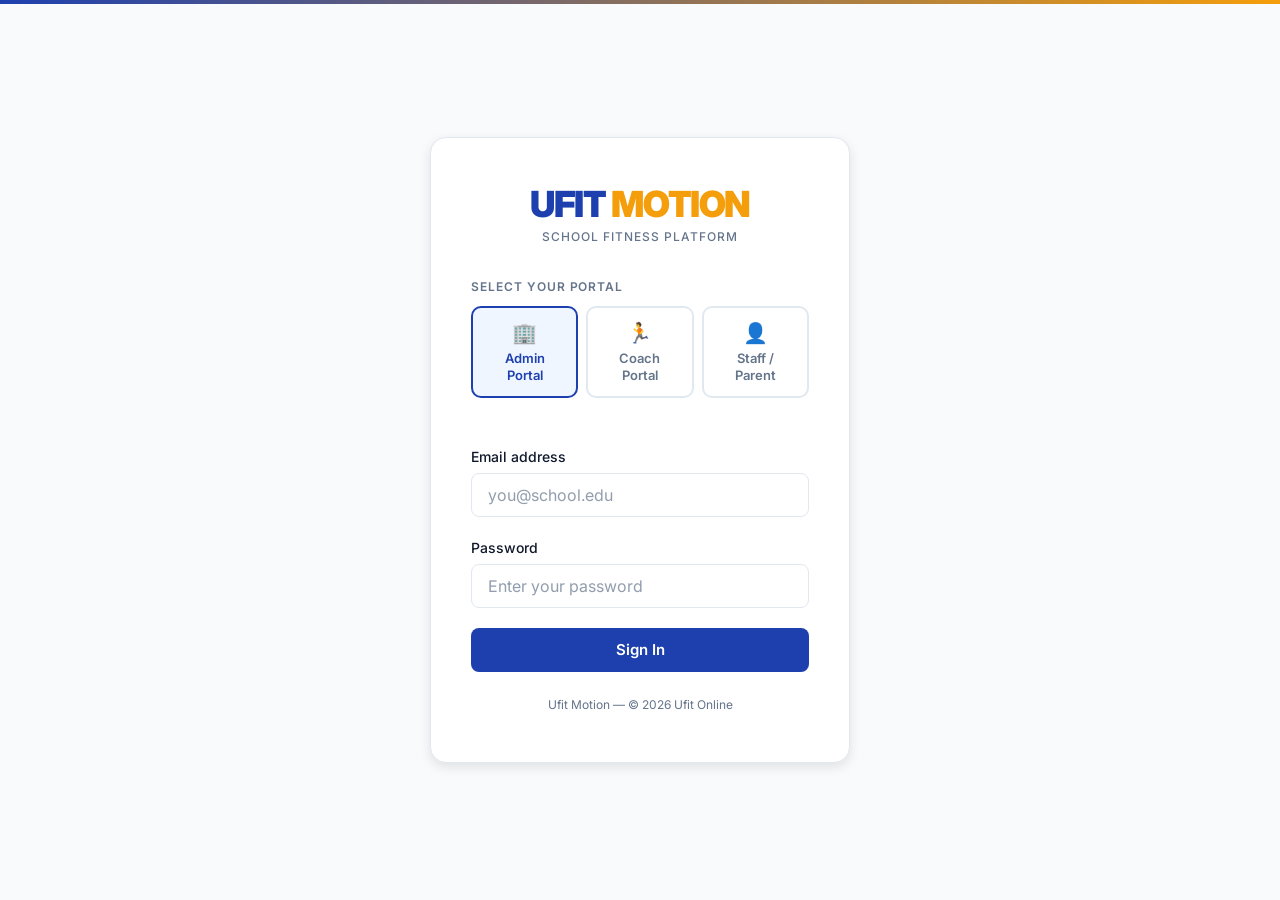
==== templates/index.html @ e52483b7 "feat: initial scaffold — 32-table schema, auth, Flask app, design system - 32-table PostgreSQL migra" ====
<!DOCTYPE html>
<html lang="en">
<head>
  <meta charset="UTF-8" />
  <meta name="viewport" content="width=device-width, initial-scale=1" />
  <meta name="description" content="Ufit Motion — School fitness coaching platform for coaches, administrators, and staff." />
  <meta name="theme-color" content="#1E40AF" />
  <meta name="mobile-web-app-capable" content="yes" />
  <meta name="apple-mobile-web-app-capable" content="yes" />
  <meta name="apple-mobile-web-app-status-bar-style" content="default" />
  <meta name="apple-mobile-web-app-title" content="Ufit Motion" />

  <title>Ufit Motion</title>

  <!-- Google Fonts: Inter -->
  <link rel="preconnect" href="https://fonts.googleapis.com" />
  <link rel="preconnect" href="https://fonts.gstatic.com" crossorigin />
  <link
    href="https://fonts.googleapis.com/css2?family=Inter:wght@400;500;600;700;800;900&display=swap"
    rel="stylesheet"
  />

  <!-- App Stylesheet -->
  <link rel="stylesheet" href="/static/styles.css" />
</head>
<body>
  <!-- SPA mount point -->
  <div id="app"></div>

  <!-- App JavaScript (deferred so DOM is ready) -->
  <script src="/static/app.js" defer></script>
</body>
</html>
---- static/styles.css ----
/* ============================================================
   UFIT MOTION — Complete Stylesheet
   Mobile-first, coaches use this outdoors on phones
   ============================================================ */

/* ============================================================
   1. DESIGN TOKENS
   ============================================================ */
:root {
  /* Brand Colors */
  --color-primary:        #1E40AF;
  --color-primary-hover:  #1D4ED8;
  --color-primary-light:  #3B82F6;
  --color-accent:         #F59E0B;
  --color-accent-hover:   #D97706;
  --color-accent-light:   #FCD34D;

  /* Neutrals */
  --color-bg:             #F8FAFC;
  --color-surface:        #FFFFFF;
  --color-surface-dark:   #1E293B;
  --color-text-primary:   #0F172A;
  --color-text-secondary: #64748B;
  --color-border:         #E2E8F0;

  /* Status */
  --color-error:          #EF4444;
  --color-success:        #22C55E;
  --color-warning:        #F59E0B;

  /* Layout */
  --sidebar-width:        240px;
  --nav-height:           64px;

  /* Radii */
  --radius-sm:            6px;
  --radius-md:            8px;
  --radius-lg:            12px;
  --radius-full:          9999px;

  /* Shadows */
  --shadow-sm:            0 1px 3px rgba(0, 0, 0, 0.08);
  --shadow-md:            0 4px 12px rgba(0, 0, 0, 0.10);
  --shadow-lg:            0 8px 24px rgba(0, 0, 0, 0.12);

  /* Motion */
  --transition:           150ms ease-out;

  /* Typography */
  --font:                 'Inter', system-ui, -apple-system, sans-serif;
}

/* ============================================================
   2. RESET & BASE
   ============================================================ */
*,
*::before,
*::after {
  box-sizing: border-box;
  margin: 0;
  padding: 0;
}

html {
  font-size: 16px;
  -webkit-text-size-adjust: 100%;
  scroll-behavior: smooth;
}

body {
  font-family: var(--font);
  background-color: var(--color-bg);
  color: var(--color-text-primary);
  line-height: 1.5;
  -webkit-font-smoothing: antialiased;
  -moz-osx-font-smoothing: grayscale;
  min-height: 100vh;
}

img,
video,
svg {
  display: block;
  max-width: 100%;
}

a {
  color: var(--color-primary);
  text-decoration: none;
}

a:hover {
  text-decoration: underline;
}

button {
  font-family: var(--font);
  border: none;
  background: none;
}

input,
select,
textarea {
  font-family: var(--font);
}

ul,
ol {
  list-style: none;
}

/* ============================================================
   3. TYPOGRAPHY
   ============================================================ */
.text-display {
  font-size: 2.25rem;   /* 36px */
  font-weight: 800;
  line-height: 1.15;
  letter-spacing: -0.02em;
  color: var(--color-text-primary);
}

.text-h1 {
  font-size: 1.75rem;   /* 28px */
  font-weight: 700;
  line-height: 1.2;
  letter-spacing: -0.015em;
  color: var(--color-text-primary);
}

.text-h2 {
  font-size: 1.375rem;  /* 22px */
  font-weight: 700;
  line-height: 1.25;
  letter-spacing: -0.01em;
  color: var(--color-text-primary);
}

.text-h3 {
  font-size: 1.125rem;  /* 18px */
  font-weight: 600;
  line-height: 1.35;
  color: var(--color-text-primary);
}

.text-body {
  font-size: 1rem;      /* 16px */
  font-weight: 400;
  line-height: 1.6;
  color: var(--color-text-primary);
}

.text-label {
  font-size: 0.875rem;  /* 14px */
  font-weight: 500;
  line-height: 1.4;
  color: var(--color-text-primary);
}

.text-caption {
  font-size: 0.75rem;   /* 12px */
  font-weight: 400;
  line-height: 1.4;
  color: var(--color-text-secondary);
}

/* ============================================================
   4. LAYOUT — APP SHELL
   ============================================================ */
.app-layout {
  display: flex;
  min-height: 100vh;
}

.sidebar {
  width: var(--sidebar-width);
  background-color: var(--color-surface-dark);
  display: flex;
  flex-direction: column;
  position: fixed;
  top: 0;
  left: 0;
  bottom: 0;
  z-index: 200;
  overflow-y: auto;
  overflow-x: hidden;
  transition: transform var(--transition);
}

.main-content {
  flex: 1;
  margin-left: var(--sidebar-width);
  display: flex;
  flex-direction: column;
  min-height: 100vh;
}

.top-nav {
  height: var(--nav-height);
  background-color: var(--color-surface);
  border-bottom: 1px solid var(--color-border);
  display: flex;
  align-items: center;
  justify-content: space-between;
  padding: 0 24px;
  position: sticky;
  top: 0;
  z-index: 100;
  box-shadow: var(--shadow-sm);
}

.top-nav-left {
  display: flex;
  align-items: center;
  gap: 12px;
}

.top-nav-right {
  display: flex;
  align-items: center;
  gap: 16px;
}

.page-container {
  flex: 1;
  padding: 24px;
  max-width: 1280px;
  width: 100%;
  margin: 0 auto;
}

/* ============================================================
   5. SIDEBAR
   ============================================================ */
.nav-logo {
  padding: 20px 16px 16px;
  border-bottom: 1px solid rgba(255, 255, 255, 0.08);
  margin-bottom: 8px;
}

.nav-logo-text {
  font-size: 1.25rem;
  font-weight: 800;
  letter-spacing: -0.01em;
  line-height: 1;
  display: flex;
  align-items: center;
  gap: 4px;
}

.nav-logo-ufit {
  color: #FFFFFF;
}

.nav-logo-motion {
  color: var(--color-accent);
}

.nav-logo-dot {
  width: 6px;
  height: 6px;
  border-radius: 50%;
  background-color: var(--color-accent);
  display: inline-block;
  margin-left: 2px;
  flex-shrink: 0;
}

.nav-logo-subtitle {
  font-size: 0.6875rem;
  color: rgba(255, 255, 255, 0.45);
  font-weight: 400;
  letter-spacing: 0.08em;
  text-transform: uppercase;
  margin-top: 4px;
}

.nav-section-label {
  font-size: 0.625rem;
  font-weight: 700;
  letter-spacing: 0.1em;
  text-transform: uppercase;
  color: rgba(255, 255, 255, 0.3);
  padding: 16px 16px 6px;
}

.nav-item {
  display: flex;
  align-items: center;
  gap: 10px;
  padding: 12px 16px;
  border-radius: var(--radius-md);
  margin: 1px 8px;
  cursor: pointer;
  transition: all var(--transition);
  opacity: 0.7;
  color: #FFFFFF;
  font-size: 0.875rem;
  font-weight: 500;
  border-left: 3px solid transparent;
  user-select: none;
}

.nav-item:hover {
  opacity: 1;
  background-color: rgba(255, 255, 255, 0.05);
}

.nav-item.active {
  opacity: 1;
  border-left-color: var(--color-accent);
  background-color: rgba(255, 255, 255, 0.08);
  color: #FFFFFF;
}

.nav-item-icon {
  width: 18px;
  height: 18px;
  flex-shrink: 0;
  display: flex;
  align-items: center;
  justify-content: center;
}

.nav-item-icon svg {
  width: 18px;
  height: 18px;
}

.sidebar-footer {
  margin-top: auto;
  padding: 16px;
  border-top: 1px solid rgba(255, 255, 255, 0.08);
}

.sidebar-user {
  display: flex;
  align-items: center;
  gap: 10px;
  padding: 10px;
  border-radius: var(--radius-md);
}

.sidebar-user-avatar {
  width: 34px;
  height: 34px;
  border-radius: 50%;
  background-color: var(--color-primary);
  display: flex;
  align-items: center;
  justify-content: center;
  font-size: 0.875rem;
  font-weight: 700;
  color: #FFFFFF;
  flex-shrink: 0;
}

.sidebar-user-name {
  font-size: 0.8125rem;
  font-weight: 600;
  color: #FFFFFF;
  line-height: 1.2;
}

.sidebar-user-role {
  font-size: 0.6875rem;
  color: rgba(255, 255, 255, 0.45);
  text-transform: capitalize;
}

/* ============================================================
   6. BUTTONS
   ============================================================ */
.btn {
  display: inline-flex;
  align-items: center;
  justify-content: center;
  gap: 8px;
  height: 44px;
  padding: 0 24px;
  border-radius: var(--radius-md);
  font-family: var(--font);
  font-weight: 600;
  font-size: 0.9375rem;
  cursor: pointer;
  transition: background-color var(--transition),
              border-color var(--transition),
              opacity var(--transition),
              box-shadow var(--transition);
  border: none;
  outline: none;
  white-space: nowrap;
  text-decoration: none;
  -webkit-tap-highlight-color: transparent;
}

.btn:focus-visible {
  outline: 2px solid var(--color-primary-light);
  outline-offset: 2px;
}

.btn:disabled {
  opacity: 0.5;
  cursor: not-allowed;
  pointer-events: none;
}

.btn-primary {
  background-color: var(--color-primary);
  color: #FFFFFF;
}

.btn-primary:hover {
  background-color: var(--color-primary-hover);
}

.btn-primary:active {
  background-color: #1e3a8a;
}

.btn-accent {
  background-color: var(--color-accent);
  color: #0F172A;
}

.btn-accent:hover {
  background-color: var(--color-accent-hover);
}

.btn-accent:active {
  background-color: #b45309;
}

.btn-ghost {
  background-color: transparent;
  color: var(--color-text-primary);
  border: 1.5px solid var(--color-border);
}

.btn-ghost:hover {
  background-color: var(--color-bg);
  border-color: #cbd5e1;
}

.btn-ghost:active {
  background-color: #e2e8f0;
}

.btn-danger {
  background-color: var(--color-error);
  color: #FFFFFF;
}

.btn-danger:hover {
  background-color: #dc2626;
}

.btn-danger:active {
  background-color: #b91c1c;
}

.btn-sm {
  height: 36px;
  padding: 0 16px;
  font-size: 0.875rem;
}

.btn-icon {
  width: 44px;
  height: 44px;
  padding: 0;
  border-radius: var(--radius-md);
}

.btn-icon.btn-sm {
  width: 36px;
  height: 36px;
}

.btn-full {
  width: 100%;
}

/* ============================================================
   7. CARDS
   ============================================================ */
.card {
  background-color: var(--color-surface);
  border-radius: var(--radius-lg);
  box-shadow: var(--shadow-sm);
  padding: 24px;
  border: 1px solid var(--color-border);
}

.card-header {
  display: flex;
  justify-content: space-between;
  align-items: center;
  margin-bottom: 20px;
}

.card-title {
  font-size: 1rem;
  font-weight: 700;
  color: var(--color-text-primary);
}

.card-subtitle {
  font-size: 0.8125rem;
  color: var(--color-text-secondary);
  margin-top: 2px;
}

.card-body {
  /* spacing context */
}

.card-footer {
  margin-top: 20px;
  padding-top: 16px;
  border-top: 1px solid var(--color-border);
  display: flex;
  align-items: center;
  gap: 8px;
}

/* Stat Cards */
.stat-card {
  background-color: var(--color-surface);
  border-radius: var(--radius-lg);
  box-shadow: var(--shadow-sm);
  padding: 20px 24px;
  border: 1px solid var(--color-border);
  display: flex;
  flex-direction: column;
  gap: 4px;
  position: relative;
  overflow: hidden;
}

.stat-card::before {
  content: '';
  position: absolute;
  top: 0;
  left: 0;
  right: 0;
  height: 3px;
  background: linear-gradient(90deg, var(--color-primary), var(--color-primary-light));
}

.stat-card.accent::before {
  background: linear-gradient(90deg, var(--color-accent), var(--color-accent-light));
}

.stat-card.success::before {
  background: linear-gradient(90deg, var(--color-success), #4ade80);
}

.stat-card.error::before {
  background: linear-gradient(90deg, var(--color-error), #f87171);
}

.stat-icon {
  width: 40px;
  height: 40px;
  border-radius: var(--radius-md);
  display: flex;
  align-items: center;
  justify-content: center;
  margin-bottom: 12px;
  background-color: #EFF6FF;
  color: var(--color-primary);
}

.stat-icon.accent {
  background-color: #FFFBEB;
  color: var(--color-accent-hover);
}

.stat-icon.success {
  background-color: #F0FDF4;
  color: #166534;
}

.stat-icon.error {
  background-color: #FEF2F2;
  color: #991B1B;
}

.stat-value {
  font-size: 2rem;
  font-weight: 800;
  color: var(--color-primary);
  line-height: 1;
  letter-spacing: -0.02em;
}

.stat-label {
  font-size: 0.75rem;
  font-weight: 600;
  color: var(--color-text-secondary);
  text-transform: uppercase;
  letter-spacing: 0.05em;
}

.stat-trend {
  font-size: 0.75rem;
  font-weight: 500;
  color: var(--color-success);
  margin-top: 4px;
}

.stat-trend.down {
  color: var(--color-error);
}

/* Grid helpers */
.stats-grid {
  display: grid;
  grid-template-columns: repeat(auto-fit, minmax(180px, 1fr));
  gap: 16px;
  margin-bottom: 24px;
}

.cards-grid {
  display: grid;
  grid-template-columns: repeat(auto-fit, minmax(280px, 1fr));
  gap: 16px;
}

/* ============================================================
   8. FORMS
   ============================================================ */
.form-group {
  display: flex;
  flex-direction: column;
  gap: 6px;
}

.form-label {
  font-weight: 500;
  font-size: 0.875rem;
  color: var(--color-text-primary);
}

.form-label .required {
  color: var(--color-error);
  margin-left: 2px;
}

.form-input,
.form-select,
.form-textarea {
  border: 1.5px solid var(--color-border);
  border-radius: var(--radius-md);
  padding: 0 16px;
  font-family: var(--font);
  font-size: 1rem;
  color: var(--color-text-primary);
  background-color: var(--color-surface);
  width: 100%;
  outline: none;
  transition: border-color var(--transition), box-shadow var(--transition);
  appearance: none;
  -webkit-appearance: none;
}

.form-input,
.form-select {
  height: 44px;
}

.form-textarea {
  height: auto;
  min-height: 100px;
  padding: 12px 16px;
  resize: vertical;
  line-height: 1.5;
}

.form-input:focus,
.form-select:focus,
.form-textarea:focus {
  border-color: var(--color-primary-light);
  box-shadow: 0 0 0 3px rgba(59, 130, 246, 0.15);
}

.form-input::placeholder,
.form-textarea::placeholder {
  color: var(--color-text-secondary);
  opacity: 0.7;
}

.form-input.error,
.form-select.error,
.form-textarea.error {
  border-color: var(--color-error);
}

.form-input.error:focus,
.form-select.error:focus,
.form-textarea.error:focus {
  box-shadow: 0 0 0 3px rgba(239, 68, 68, 0.15);
}

.form-select {
  background-image: url("data:image/svg+xml,%3Csvg xmlns='http://www.w3.org/2000/svg' width='12' height='12' viewBox='0 0 12 12'%3E%3Cpath fill='%2364748B' d='M6 8L1 3h10z'/%3E%3C/svg%3E");
  background-repeat: no-repeat;
  background-position: right 14px center;
  padding-right: 36px;
  cursor: pointer;
}

.form-error {
  color: var(--color-error);
  font-size: 0.875rem;
  font-weight: 400;
  display: flex;
  align-items: center;
  gap: 4px;
}

.form-hint {
  color: var(--color-text-secondary);
  font-size: 0.875rem;
}

.form-row {
  display: grid;
  grid-template-columns: 1fr 1fr;
  gap: 16px;
}

.form-stack {
  display: flex;
  flex-direction: column;
  gap: 20px;
}

/* ============================================================
   9. BADGES
   ============================================================ */
.badge {
  display: inline-flex;
  align-items: center;
  gap: 4px;
  border-radius: var(--radius-full);
  padding: 4px 12px;
  font-size: 0.75rem;
  font-weight: 600;
  line-height: 1;
  white-space: nowrap;
}

.badge-blue {
  background-color: #EFF6FF;
  color: #1E40AF;
}

.badge-yellow {
  background-color: #FFFBEB;
  color: #92400E;
}

.badge-green {
  background-color: #F0FDF4;
  color: #166534;
}

.badge-red {
  background-color: #FEF2F2;
  color: #991B1B;
}

.badge-gray {
  background-color: #F1F5F9;
  color: #475569;
}

.badge-purple {
  background-color: #F5F3FF;
  color: #5B21B6;
}

.badge-dot {
  width: 6px;
  height: 6px;
  border-radius: 50%;
  background-color: currentColor;
}

/* ============================================================
   10. TABLES
   ============================================================ */
.table-container {
  overflow-x: auto;
  -webkit-overflow-scrolling: touch;
  border-radius: var(--radius-lg);
  border: 1px solid var(--color-border);
}

table.data-table {
  width: 100%;
  border-collapse: collapse;
  background-color: var(--color-surface);
  font-size: 0.875rem;
}

table.data-table th {
  background-color: #F8FAFC;
  padding: 12px 16px;
  text-align: left;
  font-size: 0.75rem;
  font-weight: 600;
  text-transform: uppercase;
  letter-spacing: 0.05em;
  color: var(--color-text-secondary);
  border-bottom: 2px solid var(--color-border);
  white-space: nowrap;
}

table.data-table td {
  padding: 14px 16px;
  border-bottom: 1px solid var(--color-border);
  font-size: 0.875rem;
  color: var(--color-text-primary);
  vertical-align: middle;
}

table.data-table tr:last-child td {
  border-bottom: none;
}

table.data-table tbody tr:hover td {
  background-color: #F8FAFC;
}

table.data-table .td-actions {
  display: flex;
  align-items: center;
  gap: 8px;
}

/* ============================================================
   11. LOGIN PAGE
   ============================================================ */
.login-page {
  min-height: 100vh;
  display: flex;
  align-items: center;
  justify-content: center;
  background-color: var(--color-bg);
  padding: 24px 16px;
  position: relative;
}

.login-page::before {
  content: '';
  position: fixed;
  top: 0;
  left: 0;
  right: 0;
  height: 4px;
  background: linear-gradient(90deg, var(--color-primary), var(--color-accent));
  z-index: 999;
}

.login-card {
  background-color: var(--color-surface);
  border-radius: 16px;
  box-shadow: var(--shadow-md);
  padding: 48px 40px;
  max-width: 420px;
  width: 100%;
  border: 1px solid var(--color-border);
}

.login-logo {
  text-align: center;
  margin-bottom: 32px;
}

.login-logo-mark {
  display: flex;
  align-items: center;
  justify-content: center;
  gap: 0;
  margin-bottom: 4px;
}

.login-logo-ufit {
  font-size: 2.25rem;
  font-weight: 900;
  color: var(--color-primary);
  letter-spacing: -0.04em;
  line-height: 1;
}

.login-logo-motion {
  font-size: 2.25rem;
  font-weight: 900;
  color: var(--color-accent);
  letter-spacing: -0.04em;
  line-height: 1;
  margin-left: 6px;
}

.login-logo-tagline {
  font-size: 0.75rem;
  color: var(--color-text-secondary);
  letter-spacing: 0.08em;
  text-transform: uppercase;
  font-weight: 500;
  margin-top: 6px;
}

.portal-selector-label {
  font-size: 0.75rem;
  font-weight: 600;
  text-transform: uppercase;
  letter-spacing: 0.08em;
  color: var(--color-text-secondary);
  margin-bottom: 10px;
}

.portal-selector {
  display: grid;
  grid-template-columns: 1fr 1fr 1fr;
  gap: 8px;
  margin-bottom: 28px;
}

.portal-btn {
  border: 2px solid var(--color-border);
  border-radius: 10px;
  padding: 12px 8px;
  text-align: center;
  cursor: pointer;
  transition: border-color var(--transition),
              background-color var(--transition),
              color var(--transition);
  font-size: 0.8125rem;
  font-weight: 600;
  font-family: var(--font);
  background-color: transparent;
  color: var(--color-text-secondary);
  line-height: 1.3;
  -webkit-tap-highlight-color: transparent;
}

.portal-btn:hover {
  border-color: var(--color-primary-light);
  color: var(--color-primary);
}

.portal-btn.active {
  border-color: var(--color-primary);
  background-color: #EFF6FF;
  color: var(--color-primary);
}

.portal-btn-icon {
  font-size: 1.25rem;
  margin-bottom: 4px;
}

.login-divider {
  display: flex;
  align-items: center;
  gap: 12px;
  margin: 20px 0;
}

.login-divider::before,
.login-divider::after {
  content: '';
  flex: 1;
  height: 1px;
  background-color: var(--color-border);
}

.login-divider span {
  font-size: 0.75rem;
  color: var(--color-text-secondary);
  font-weight: 500;
}

.login-footer-text {
  text-align: center;
  font-size: 0.75rem;
  color: var(--color-text-secondary);
  margin-top: 24px;
}

/* ============================================================
   12. ALERTS / NOTIFICATIONS
   ============================================================ */
.alert {
  padding: 12px 16px;
  border-radius: var(--radius-md);
  display: flex;
  align-items: flex-start;
  gap: 12px;
  font-size: 0.875rem;
  line-height: 1.5;
  animation: slideDown 200ms ease-out;
}

.alert-icon {
  flex-shrink: 0;
  width: 18px;
  height: 18px;
  margin-top: 1px;
}

.alert-body {
  flex: 1;
}

.alert-title {
  font-weight: 600;
  margin-bottom: 2px;
}

.alert-dismiss {
  flex-shrink: 0;
  background: none;
  border: none;
  cursor: pointer;
  color: currentColor;
  opacity: 0.6;
  padding: 0;
  line-height: 1;
  font-size: 1.125rem;
  transition: opacity var(--transition);
}

.alert-dismiss:hover {
  opacity: 1;
}

.alert-error {
  background-color: #FEF2F2;
  border: 1px solid #FECACA;
  color: #991B1B;
}

.alert-success {
  background-color: #F0FDF4;
  border: 1px solid #BBF7D0;
  color: #166534;
}

.alert-warning {
  background-color: #FFFBEB;
  border: 1px solid #FDE68A;
  color: #92400E;
}

.alert-info {
  background-color: #EFF6FF;
  border: 1px solid #BFDBFE;
  color: #1E40AF;
}

/* Notification stack at top of viewport */
.alert-stack {
  position: fixed;
  top: 16px;
  right: 16px;
  z-index: 9000;
  display: flex;
  flex-direction: column;
  gap: 8px;
  max-width: 380px;
  width: calc(100vw - 32px);
}

/* ============================================================
   13. LOADING STATES
   ============================================================ */
.spinner {
  width: 20px;
  height: 20px;
  border-radius: 50%;
  border: 2px solid var(--color-border);
  border-top-color: var(--color-primary);
  animation: spin 0.6s linear infinite;
  display: inline-block;
  flex-shrink: 0;
}

.spinner-lg {
  width: 40px;
  height: 40px;
  border-width: 3px;
}

.spinner-white {
  border-color: rgba(255, 255, 255, 0.3);
  border-top-color: #FFFFFF;
}

@keyframes spin {
  to {
    transform: rotate(360deg);
  }
}

@keyframes slideDown {
  from {
    opacity: 0;
    transform: translateY(-8px);
  }
  to {
    opacity: 1;
    transform: translateY(0);
  }
}

@keyframes fadeIn {
  from {
    opacity: 0;
  }
  to {
    opacity: 1;
  }
}

.loading-overlay {
  display: flex;
  align-items: center;
  justify-content: center;
  padding: 48px 24px;
  flex-direction: column;
  gap: 16px;
}

.loading-text {
  font-size: 0.875rem;
  color: var(--color-text-secondary);
}

.skeleton {
  background: linear-gradient(90deg, #f1f5f9 25%, #e2e8f0 50%, #f1f5f9 75%);
  background-size: 200% 100%;
  border-radius: var(--radius-sm);
  animation: shimmer 1.4s infinite;
}

@keyframes shimmer {
  0% {
    background-position: 200% 0;
  }
  100% {
    background-position: -200% 0;
  }
}

/* ============================================================
   14. TOP NAV EXTRAS
   ============================================================ */
.hamburger-btn {
  display: none;
  align-items: center;
  justify-content: center;
  width: 44px;
  height: 44px;
  border-radius: var(--radius-md);
  border: none;
  background: transparent;
  cursor: pointer;
  color: var(--color-text-primary);
  -webkit-tap-highlight-color: transparent;
}

.hamburger-btn:hover {
  background-color: var(--color-bg);
}

.nav-page-title {
  font-size: 1rem;
  font-weight: 700;
  color: var(--color-text-primary);
}

.bell-btn {
  position: relative;
  display: flex;
  align-items: center;
  justify-content: center;
  width: 40px;
  height: 40px;
  border-radius: var(--radius-md);
  border: 1.5px solid var(--color-border);
  background: transparent;
  cursor: pointer;
  color: var(--color-text-secondary);
  transition: background-color var(--transition);
  -webkit-tap-highlight-color: transparent;
}

.bell-btn:hover {
  background-color: var(--color-bg);
  color: var(--color-text-primary);
}

.notification-dot {
  position: absolute;
  top: 6px;
  right: 6px;
  width: 8px;
  height: 8px;
  border-radius: 50%;
  background-color: var(--color-accent);
  border: 2px solid var(--color-surface);
}

.user-menu-btn {
  display: flex;
  align-items: center;
  gap: 8px;
  padding: 6px 12px 6px 6px;
  border-radius: var(--radius-md);
  border: 1.5px solid var(--color-border);
  background: transparent;
  cursor: pointer;
  font-family: var(--font);
  transition: background-color var(--transition);
  -webkit-tap-highlight-color: transparent;
}

.user-menu-btn:hover {
  background-color: var(--color-bg);
}

.user-menu-avatar {
  width: 30px;
  height: 30px;
  border-radius: 50%;
  background-color: var(--color-primary);
  display: flex;
  align-items: center;
  justify-content: center;
  font-size: 0.75rem;
  font-weight: 700;
  color: #FFFFFF;
  flex-shrink: 0;
}

.user-menu-name {
  font-size: 0.875rem;
  font-weight: 600;
  color: var(--color-text-primary);
  max-width: 120px;
  overflow: hidden;
  text-overflow: ellipsis;
  white-space: nowrap;
}

/* ============================================================
   15. DASHBOARD WELCOME
   ============================================================ */
.welcome-card {
  background: linear-gradient(135deg, var(--color-primary) 0%, #1D4ED8 100%);
  border-radius: var(--radius-lg);
  padding: 28px 32px;
  color: #FFFFFF;
  margin-bottom: 24px;
  position: relative;
  overflow: hidden;
}

.welcome-card::after {
  content: '';
  position: absolute;
  top: -40px;
  right: -40px;
  width: 180px;
  height: 180px;
  border-radius: 50%;
  background: rgba(255, 255, 255, 0.06);
  pointer-events: none;
}

.welcome-card::before {
  content: '';
  position: absolute;
  bottom: -60px;
  right: 60px;
  width: 240px;
  height: 240px;
  border-radius: 50%;
  background: rgba(255, 255, 255, 0.04);
  pointer-events: none;
}

.welcome-greeting {
  font-size: 1.5rem;
  font-weight: 800;
  margin-bottom: 4px;
  position: relative;
}

.welcome-subtitle {
  font-size: 0.9375rem;
  opacity: 0.8;
  position: relative;
}

.welcome-date {
  font-size: 0.8125rem;
  opacity: 0.65;
  margin-top: 12px;
  position: relative;
}

/* ============================================================
   16. ACTIVITY FEED
   ============================================================ */
.activity-feed {
  display: flex;
  flex-direction: column;
  gap: 0;
}

.activity-item {
  display: flex;
  align-items: flex-start;
  gap: 12px;
  padding: 14px 0;
  border-bottom: 1px solid var(--color-border);
}

.activity-item:last-child {
  border-bottom: none;
}

.activity-dot {
  width: 8px;
  height: 8px;
  border-radius: 50%;
  background-color: var(--color-primary);
  margin-top: 6px;
  flex-shrink: 0;
}

.activity-content {
  flex: 1;
}

.activity-text {
  font-size: 0.875rem;
  color: var(--color-text-primary);
  line-height: 1.4;
}

.activity-time {
  font-size: 0.75rem;
  color: var(--color-text-secondary);
  margin-top: 2px;
}

.empty-state {
  display: flex;
  flex-direction: column;
  align-items: center;
  justify-content: center;
  padding: 48px 24px;
  text-align: center;
  gap: 12px;
}

.empty-state-icon {
  font-size: 2.5rem;
  opacity: 0.4;
  line-height: 1;
}

.empty-state-title {
  font-size: 1rem;
  font-weight: 600;
  color: var(--color-text-primary);
}

.empty-state-text {
  font-size: 0.875rem;
  color: var(--color-text-secondary);
  max-width: 280px;
}

/* ============================================================
   17. STUB / COMING SOON PAGES
   ============================================================ */
.coming-soon-page {
  display: flex;
  flex-direction: column;
  align-items: center;
  justify-content: center;
  min-height: 60vh;
  text-align: center;
  padding: 48px 24px;
  gap: 16px;
}

.coming-soon-badge {
  background-color: #FFFBEB;
  color: #92400E;
  border-radius: var(--radius-full);
  padding: 6px 16px;
  font-size: 0.75rem;
  font-weight: 700;
  letter-spacing: 0.08em;
  text-transform: uppercase;
}

.coming-soon-title {
  font-size: 1.5rem;
  font-weight: 800;
  color: var(--color-text-primary);
}

.coming-soon-text {
  font-size: 0.9375rem;
  color: var(--color-text-secondary);
  max-width: 340px;
}

/* ============================================================
   18. SIDEBAR OVERLAY (mobile)
   ============================================================ */
.sidebar-overlay {
  display: none;
  position: fixed;
  inset: 0;
  background-color: rgba(0, 0, 0, 0.5);
  z-index: 199;
  backdrop-filter: blur(2px);
}

.sidebar-overlay.active {
  display: block;
  animation: fadeIn 200ms ease-out;
}

/* ============================================================
   19. MOBILE BOTTOM NAV
   ============================================================ */
.mobile-nav {
  display: none;
  position: fixed;
  bottom: 0;
  left: 0;
  right: 0;
  z-index: 150;
  background-color: var(--color-surface);
  border-top: 1px solid var(--color-border);
  height: 60px;
  padding: 0 8px;
  align-items: center;
  justify-content: space-around;
  box-shadow: 0 -4px 12px rgba(0, 0, 0, 0.06);
}

.mobile-nav-btn {
  display: flex;
  flex-direction: column;
  align-items: center;
  justify-content: center;
  gap: 2px;
  flex: 1;
  height: 100%;
  border: none;
  background: transparent;
  cursor: pointer;
  color: var(--color-text-secondary);
  font-family: var(--font);
  font-size: 0.625rem;
  font-weight: 500;
  transition: color var(--transition);
  -webkit-tap-highlight-color: transparent;
  padding: 0 4px;
}

.mobile-nav-btn:active {
  transform: scale(0.92);
}

.mobile-nav-btn.active {
  color: var(--color-primary);
}

.mobile-nav-btn svg {
  width: 22px;
  height: 22px;
}

.mobile-nav-icon-wrap {
  position: relative;
}

.mobile-nav-dot {
  position: absolute;
  top: -2px;
  right: -4px;
  width: 7px;
  height: 7px;
  border-radius: 50%;
  background-color: var(--color-accent);
  border: 1.5px solid var(--color-surface);
}

/* ============================================================
   20. UTILITY CLASSES
   ============================================================ */
.d-flex         { display: flex; }
.d-grid         { display: grid; }
.d-none         { display: none !important; }
.align-center   { align-items: center; }
.justify-between{ justify-content: space-between; }
.justify-center { justify-content: center; }
.flex-1         { flex: 1; }
.gap-4          { gap: 4px; }
.gap-8          { gap: 8px; }
.gap-12         { gap: 12px; }
.gap-16         { gap: 16px; }
.gap-24         { gap: 24px; }
.mt-4           { margin-top: 4px; }
.mt-8           { margin-top: 8px; }
.mt-12          { margin-top: 12px; }
.mt-16          { margin-top: 16px; }
.mt-24          { margin-top: 24px; }
.mb-4           { margin-bottom: 4px; }
.mb-8           { margin-bottom: 8px; }
.mb-12          { margin-bottom: 12px; }
.mb-16          { margin-bottom: 16px; }
.mb-24          { margin-bottom: 24px; }
.w-100          { width: 100%; }
.text-center    { text-align: center; }
.text-right     { text-align: right; }
.truncate       { overflow: hidden; text-overflow: ellipsis; white-space: nowrap; }
.sr-only {
  position: absolute;
  width: 1px;
  height: 1px;
  padding: 0;
  margin: -1px;
  overflow: hidden;
  clip: rect(0,0,0,0);
  white-space: nowrap;
  border-width: 0;
}

/* ============================================================
   21. RESPONSIVE — MOBILE FIRST
   ============================================================ */
@media (max-width: 768px) {
  /* Hide sidebar by default on mobile */
  .sidebar {
    transform: translateX(-100%);
    transition: transform 200ms ease-out;
  }

  .sidebar.open {
    transform: translateX(0);
  }

  /* Remove left margin since sidebar is off-canvas */
  .main-content {
    margin-left: 0;
  }

  /* Adjust page container padding */
  .page-container {
    padding: 16px;
    padding-bottom: 76px; /* room for mobile-nav */
  }

  /* Show hamburger and mobile nav */
  .hamburger-btn {
    display: flex;
  }

  .mobile-nav {
    display: flex;
  }

  /* Compact cards */
  .card {
    padding: 16px;
  }

  .stat-card {
    padding: 16px;
  }

  /* Full-width login card */
  .login-card {
    padding: 32px 24px;
    border-radius: 12px;
  }

  /* Single column stats */
  .stats-grid {
    grid-template-columns: repeat(2, 1fr);
  }

  /* Hide user name in top nav to save space */
  .user-menu-name {
    display: none;
  }

  /* Welcome card padding */
  .welcome-card {
    padding: 20px;
  }

  .welcome-greeting {
    font-size: 1.25rem;
  }

  /* Single column form rows on mobile */
  .form-row {
    grid-template-columns: 1fr;
  }

  /* Portal selector compress */
  .portal-btn {
    padding: 10px 6px;
    font-size: 0.75rem;
  }

  /* Top nav */
  .top-nav {
    padding: 0 16px;
  }

  /* Table becomes scrollable */
  .table-container {
    border-radius: var(--radius-md);
  }
}

@media (max-width: 400px) {
  .stats-grid {
    grid-template-columns: 1fr 1fr;
  }

  .portal-selector {
    grid-template-columns: 1fr;
  }

  .login-logo-ufit,
  .login-logo-motion {
    font-size: 1.875rem;
  }
}

@media (min-width: 769px) {
  /* Ensure sidebar always visible on desktop */
  .sidebar {
    transform: none !important;
  }

  .sidebar-overlay {
    display: none !important;
  }
}

/* ============================================================
   22. PRINT STYLES
   ============================================================ */
@media print {
  .sidebar,
  .top-nav,
  .mobile-nav,
  .btn,
  .alert-stack {
    display: none !important;
  }

  .main-content {
    margin-left: 0;
  }

  .page-container {
    padding: 0;
  }

  body {
    background: white;
  }
}
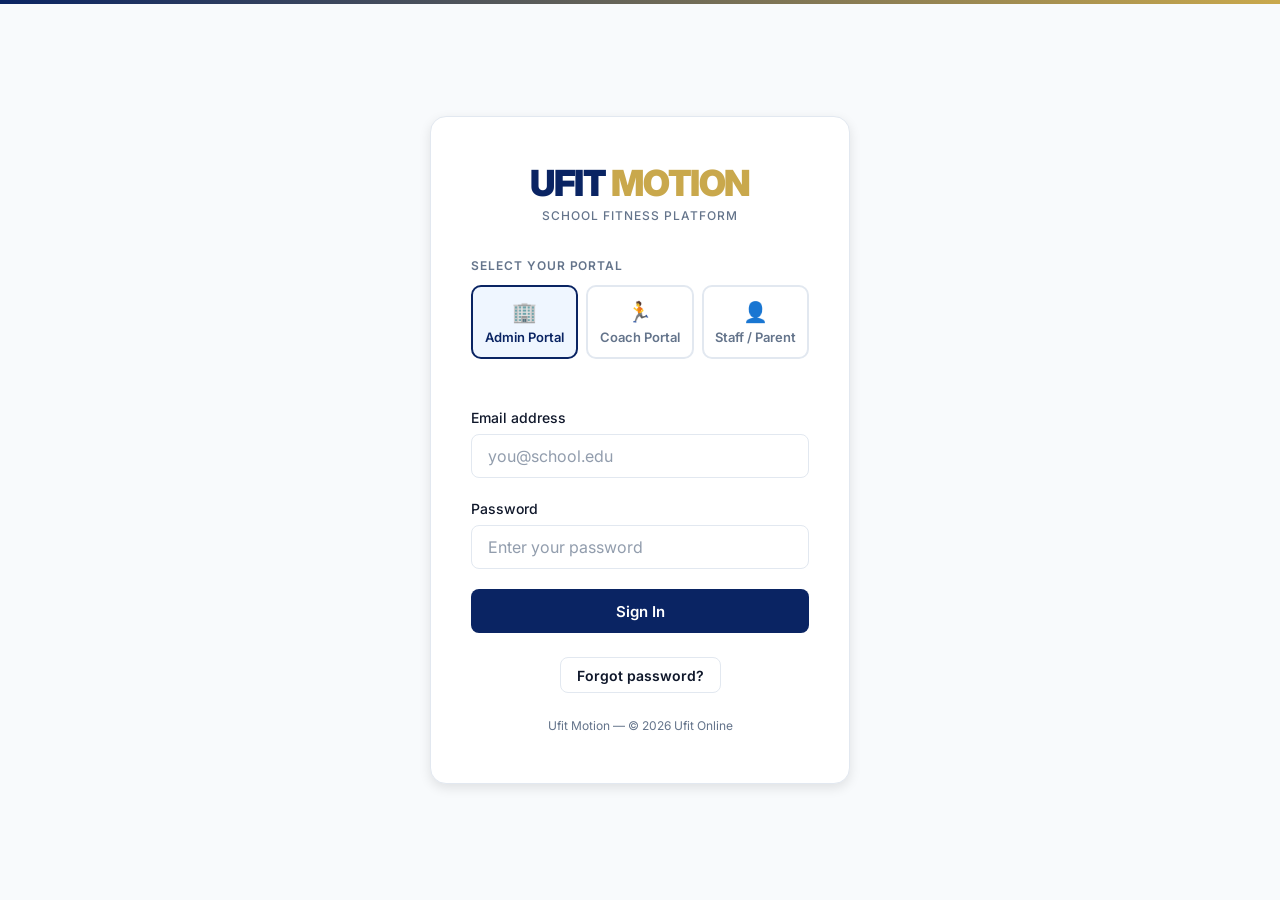
==== commit aa101af9: "Fix 12 P1 deploy blockers from /sweep v2 gate; migrate to Render; rebrand navy/gold Security / corre" ====
--- a/templates/index.html
+++ b/templates/index.html
@@ -4,7 +4,7 @@
   <meta charset="UTF-8" />
   <meta name="viewport" content="width=device-width, initial-scale=1" />
   <meta name="description" content="Ufit Motion — School fitness coaching platform for coaches, administrators, and staff." />
-  <meta name="theme-color" content="#1E40AF" />
+  <meta name="theme-color" content="#0A2463" />
   <meta name="mobile-web-app-capable" content="yes" />
   <meta name="apple-mobile-web-app-capable" content="yes" />
   <meta name="apple-mobile-web-app-status-bar-style" content="default" />
--- a/static/styles.css
+++ b/static/styles.css
@@ -8,25 +8,30 @@
    ============================================================ */
 :root {
   /* Brand Colors */
-  --color-primary:        #1E40AF;
-  --color-primary-hover:  #1D4ED8;
-  --color-primary-light:  #3B82F6;
-  --color-accent:         #F59E0B;
-  --color-accent-hover:   #D97706;
-  --color-accent-light:   #FCD34D;
+  --color-primary:        #0A2463;
+  --color-primary-hover:  #163580;
+  --color-primary-light:  #2952A3;
+  --color-accent:         #C9A84C;
+  --color-accent-hover:   #A8893A;
+  --color-accent-light:   #E8D08A;
 
   /* Neutrals */
   --color-bg:             #F8FAFC;
+  --color-background:     #F8FAFC;
   --color-surface:        #FFFFFF;
   --color-surface-dark:   #1E293B;
   --color-text-primary:   #0F172A;
+  --color-text:           #0F172A;
   --color-text-secondary: #64748B;
+  --color-text-muted:     #94A3B8;
   --color-border:         #E2E8F0;
 
   /* Status */
   --color-error:          #EF4444;
+  --color-danger:         #EF4444;
   --color-success:        #22C55E;
   --color-warning:        #F59E0B;
+  --color-bg-secondary:   #F1F5F9;
 
   /* Layout */
   --sidebar-width:        240px;
@@ -164,6 +169,10 @@
   line-height: 1.4;
   color: var(--color-text-secondary);
 }
+
+.text-muted { color: var(--color-text-secondary); }
+.text-success { color: #16A34A; }
+.text-danger  { color: var(--color-danger); }
 
 /* ============================================================
    4. LAYOUT — APP SHELL
@@ -185,7 +194,7 @@
   z-index: 200;
   overflow-y: auto;
   overflow-x: hidden;
-  transition: transform var(--transition);
+  transition: width 200ms ease, transform var(--transition);
 }
 
 .main-content {
@@ -530,11 +539,11 @@
   background-color: var(--color-surface);
   border-radius: var(--radius-lg);
   box-shadow: var(--shadow-sm);
-  padding: 20px 24px;
+  padding: 24px 28px;
   border: 1px solid var(--color-border);
   display: flex;
   flex-direction: column;
-  gap: 4px;
+  gap: 6px;
   position: relative;
   overflow: hidden;
 }
@@ -618,9 +627,9 @@
 /* Grid helpers */
 .stats-grid {
   display: grid;
-  grid-template-columns: repeat(auto-fit, minmax(180px, 1fr));
-  gap: 16px;
-  margin-bottom: 24px;
+  grid-template-columns: repeat(auto-fit, minmax(200px, 1fr));
+  gap: 20px;
+  margin-bottom: 28px;
 }
 
 .cards-grid {
@@ -790,10 +799,19 @@
   background-color: currentColor;
 }
 
+/* Semantic state aliases — map to existing color tokens */
+.badge-success  { background-color: #F0FDF4; color: #166534; }
+.badge-warning  { background-color: #FFFBEB; color: #92400E; }
+.badge-error    { background-color: #FEF2F2; color: #991B1B; }
+.badge-secondary{ background-color: #F1F5F9; color: #475569; }
+.badge-info     { background-color: #EFF6FF; color: #1E40AF; }
+.badge-accent   { background-color: #FEF3C7; color: #92400E; }
+
 /* ============================================================
    10. TABLES
    ============================================================ */
-.table-container {
+.table-container,
+.table-wrap {
   overflow-x: auto;
   -webkit-overflow-scrolling: touch;
   border-radius: var(--radius-lg);
@@ -834,6 +852,14 @@
 
 table.data-table tbody tr:hover td {
   background-color: #F8FAFC;
+}
+
+table.data-table tbody tr.clickable-row {
+  cursor: pointer;
+}
+
+table.data-table tbody tr.clickable-row:hover td {
+  background-color: #EFF6FF;
 }
 
 table.data-table .td-actions {
@@ -1162,7 +1188,7 @@
    14. TOP NAV EXTRAS
    ============================================================ */
 .hamburger-btn {
-  display: none;
+  display: flex;
   align-items: center;
   justify-content: center;
   width: 44px;
@@ -1425,6 +1451,79 @@
   font-size: 0.9375rem;
   color: var(--color-text-secondary);
   max-width: 340px;
+}
+
+/* ============================================================
+   17b. MODAL
+   ============================================================ */
+.modal-overlay {
+  position: fixed;
+  inset: 0;
+  background: rgba(0, 0, 0, 0.55);
+  z-index: 600;
+  display: flex;
+  align-items: center;
+  justify-content: center;
+  padding: 16px;
+  animation: fadeIn 150ms ease-out;
+}
+
+.modal {
+  background: var(--color-surface);
+  border-radius: var(--radius-lg);
+  width: 100%;
+  max-width: 620px;
+  max-height: 90vh;
+  display: flex;
+  flex-direction: column;
+  box-shadow: 0 20px 60px rgba(0,0,0,0.25);
+  overflow: hidden;
+}
+
+.modal-header {
+  display: flex;
+  align-items: center;
+  justify-content: space-between;
+  padding: 20px 24px 16px;
+  border-bottom: 1px solid var(--color-border);
+  flex-shrink: 0;
+}
+
+.modal-title {
+  font-size: 1.125rem;
+  font-weight: 700;
+  color: var(--color-text-primary);
+}
+
+.modal-body {
+  padding: 20px 24px;
+  overflow-y: auto;
+  flex: 1;
+}
+
+.modal-footer {
+  display: flex;
+  justify-content: flex-end;
+  gap: 8px;
+  padding: 16px 24px;
+  border-top: 1px solid var(--color-border);
+  flex-shrink: 0;
+  background: var(--color-surface);
+}
+
+@media (max-width: 768px) {
+  .modal {
+    max-width: 100%;
+    max-height: 95vh;
+    border-radius: var(--radius-lg) var(--radius-lg) 0 0;
+    align-self: flex-end;
+    margin-bottom: 0;
+  }
+
+  .modal-overlay {
+    align-items: flex-end;
+    padding: 0;
+  }
 }
 
 /* ============================================================
@@ -1476,7 +1575,7 @@
   cursor: pointer;
   color: var(--color-text-secondary);
   font-family: var(--font);
-  font-size: 0.625rem;
+  font-size: 0.75rem;
   font-weight: 500;
   transition: color var(--transition);
   -webkit-tap-highlight-color: transparent;
@@ -1577,11 +1676,7 @@
     padding-bottom: 76px; /* room for mobile-nav */
   }
 
-  /* Show hamburger and mobile nav */
-  .hamburger-btn {
-    display: flex;
-  }
-
+  /* Show mobile nav */
   .mobile-nav {
     display: flex;
   }
@@ -1657,10 +1752,48 @@
   }
 }
 
+/* ============================================================
+   21b. SIDEBAR COLLAPSE (desktop)
+   ============================================================ */
+.sidebar.collapsed {
+  width: 64px;
+}
+.sidebar.collapsed .nav-item-label,
+.sidebar.collapsed .nav-logo-subtitle,
+.sidebar.collapsed .nav-logo-motion,
+.sidebar.collapsed .sidebar-user-name,
+.sidebar.collapsed .sidebar-user-role {
+  display: none;
+}
+.sidebar.collapsed .nav-item {
+  justify-content: center;
+  padding: 12px 8px;
+  margin: 1px 4px;
+}
+.sidebar.collapsed .nav-logo {
+  padding: 16px 8px 6px;
+  align-items: center;
+  justify-content: center;
+}
+.sidebar.collapsed .nav-logo-text {
+  justify-content: center;
+}
+.sidebar.collapsed .nav-logo-ufit {
+  display: none;
+}
+.sidebar.collapsed .sidebar-footer {
+  padding: 12px 8px;
+}
+.sidebar.collapsed .sidebar-user {
+  justify-content: center;
+}
+.sidebar-collapsed .main-content {
+  margin-left: 64px;
+}
+
 @media (min-width: 769px) {
-  /* Ensure sidebar always visible on desktop */
   .sidebar {
-    transform: none !important;
+    transform: none;
   }
 
   .sidebar-overlay {
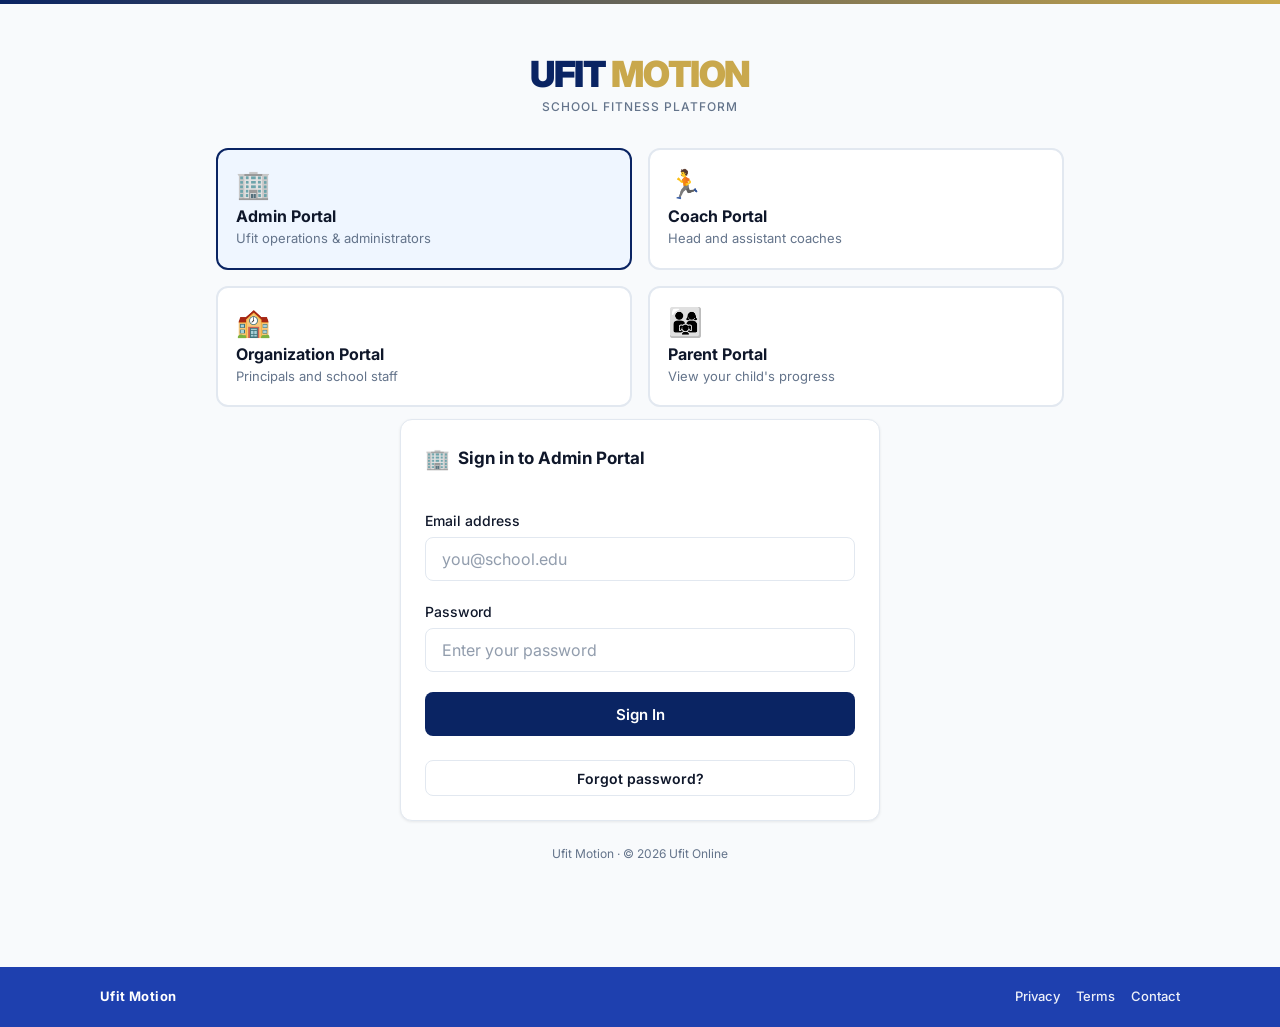
==== commit 85258666: "feat(A3): self-authored Privacy Policy + Terms of Service Stand-alone /privacy and /terms pages rend" ====
--- a/templates/index.html
+++ b/templates/index.html
@@ -27,6 +27,18 @@
   <!-- SPA mount point -->
   <div id="app"></div>
 
+  <!-- Site footer — visible on every page, not part of the SPA shell -->
+  <footer class="site-footer" role="contentinfo">
+    <div class="site-footer-inner">
+      <span class="site-footer-brand">Ufit Motion</span>
+      <nav class="site-footer-nav" aria-label="Legal">
+        <a href="/privacy">Privacy</a>
+        <a href="/terms">Terms</a>
+        <a href="mailto:operations@ufitonline.net">Contact</a>
+      </nav>
+    </div>
+  </footer>
+
   <!-- App JavaScript (deferred so DOM is ready) -->
   <script src="/static/app.js" defer></script>
 </body>
--- a/static/styles.css
+++ b/static/styles.css
@@ -991,6 +991,93 @@
   margin-bottom: 4px;
 }
 
+/* === New 4-portal card grid (replaces .login-card / .portal-selector) === */
+.login-shell {
+  max-width: 880px;
+  width: 100%;
+  margin: 0 auto;
+  padding: 32px 16px;
+}
+.portal-grid {
+  display: grid;
+  grid-template-columns: repeat(2, 1fr);
+  gap: 16px;
+  margin: 24px 0 8px;
+}
+.portal-card {
+  background: var(--color-surface, #fff);
+  border: 2px solid var(--color-border, #e5e7eb);
+  border-radius: 12px;
+  padding: 20px 18px;
+  text-align: left;
+  cursor: pointer;
+  transition: all 0.15s ease;
+  min-height: 116px;
+  display: flex;
+  flex-direction: column;
+  gap: 4px;
+  font-family: var(--font);
+}
+.portal-card:hover {
+  border-color: var(--color-primary, #1E40AF);
+  transform: translateY(-2px);
+  box-shadow: 0 6px 16px rgba(0,0,0,0.06);
+}
+.portal-card.active {
+  border-color: var(--color-primary, #1E40AF);
+  background: #EFF6FF;
+}
+.portal-card-icon {
+  font-size: 28px;
+  line-height: 1;
+}
+.portal-card-label {
+  font-weight: 700;
+  font-size: 1rem;
+  color: var(--color-text, #111827);
+  margin-top: 4px;
+}
+.portal-card-desc {
+  color: var(--color-text-secondary, #6b7280);
+  font-size: 0.8125rem;
+  line-height: 1.35;
+}
+.login-form-wrap {
+  margin-top: 12px;
+  max-width: 480px;
+  margin-left: auto;
+  margin-right: auto;
+}
+.login-card-form {
+  background: var(--color-surface, #fff);
+  border: 1px solid var(--color-border, #e5e7eb);
+  border-radius: 12px;
+  padding: 24px;
+  box-shadow: var(--shadow-sm, 0 1px 3px rgba(0,0,0,0.04));
+}
+.login-card-form-header {
+  font-weight: 700;
+  font-size: 1.0625rem;
+  margin-bottom: 16px;
+  color: var(--color-text, #111827);
+  display: flex;
+  align-items: center;
+  gap: 8px;
+}
+.login-card-form-icon {
+  font-size: 1.25rem;
+}
+.login-hint {
+  text-align: center;
+  color: var(--color-text-secondary, #6b7280);
+  font-size: 0.875rem;
+  padding: 16px 0;
+}
+@media (max-width: 640px) {
+  .portal-grid { grid-template-columns: 1fr; }
+  .portal-card { min-height: auto; }
+}
+
 .login-divider {
   display: flex;
   align-items: center;
@@ -1173,6 +1260,21 @@
   background-size: 200% 100%;
   border-radius: var(--radius-sm);
   animation: shimmer 1.4s infinite;
+}
+
+.skeleton-list {
+  display: flex;
+  flex-direction: column;
+  gap: 12px;
+  padding: 8px 0;
+}
+
+.skeleton-row {
+  height: 48px;
+  background: linear-gradient(90deg, #f1f5f9 25%, #e2e8f0 50%, #f1f5f9 75%);
+  background-size: 200% 100%;
+  animation: shimmer 1.4s infinite;
+  border-radius: 8px;
 }
 
 @keyframes shimmer {
@@ -1825,3 +1927,61 @@
     background: white;
   }
 }
+
+/* ---------------------------------------------------------------------------
+   Site footer — visible on every page (login + authenticated SPA views).
+   Sits at the bottom of <body>, outside the #app SPA mount.
+   --------------------------------------------------------------------------- */
+
+.site-footer {
+  margin-top: 48px;
+  padding: 20px 16px;
+  background: var(--ufit-blue, #1E40AF);
+  color: rgba(255, 255, 255, 0.82);
+  font-size: 13px;
+}
+
+.site-footer-inner {
+  max-width: 1080px;
+  margin: 0 auto;
+  display: flex;
+  justify-content: space-between;
+  align-items: center;
+  flex-wrap: wrap;
+  gap: 8px;
+}
+
+.site-footer-brand {
+  font-weight: 700;
+  letter-spacing: 0.4px;
+  color: white;
+}
+
+.site-footer-nav {
+  display: flex;
+  gap: 16px;
+}
+
+.site-footer-nav a {
+  color: rgba(255, 255, 255, 0.92);
+  text-decoration: none;
+  font-weight: 500;
+}
+
+.site-footer-nav a:hover,
+.site-footer-nav a:focus-visible {
+  text-decoration: underline;
+  color: white;
+}
+
+@media (max-width: 480px) {
+  .site-footer-inner {
+    justify-content: center;
+    text-align: center;
+  }
+}
+
+/* Hide the footer when printing reports — keep printed pages clean. */
+@media print {
+  .site-footer { display: none; }
+}
